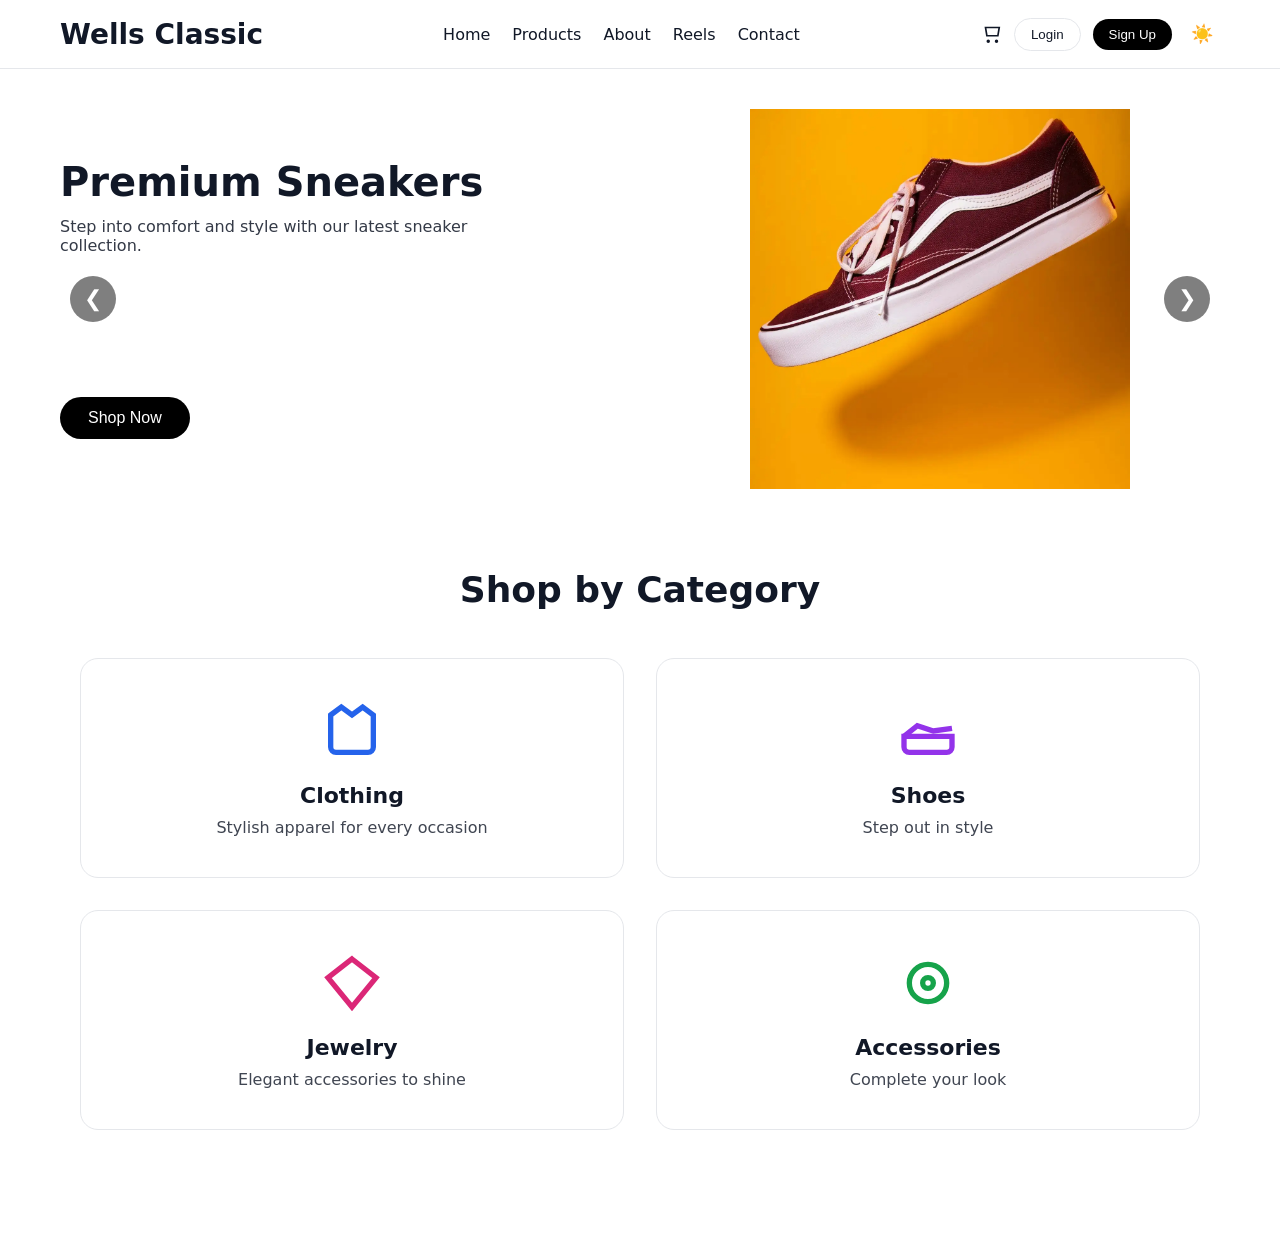
==== index.html @ e33da3a3 "first commit" ====
<!DOCTYPE html>
<html lang="en">
<head>
  <meta charset="UTF-8" />
  <meta name="viewport" content="width=device-width, initial-scale=1.0" />
  <title>Wells Classic</title>

  <link rel="stylesheet" href="styles.css" />
</head>
<body>

<header class="header">
  <nav class="navbar">
    <div class="logo">Wells Classic</div>

    <ul class="nav-links">
      <li><a href="#">Home</a></li>
      <li><a href="products.html">Products</a></li>
      <li><a href="#">About</a></li>
      <li><a href="#">Reels</a></li>
      <li><a href="#">Contact</a></li>
    </ul>

    <div class="actions">
      <!-- Cart -->
      <button class="icon-btn" aria-label="Cart">
        <svg viewBox="0 0 24 24">
          <path d="M6 6h15l-1.5 9h-12z"></path>
          <circle cx="9" cy="21" r="1"></circle>
          <circle cx="18" cy="21" r="1"></circle>
        </svg>
      </button>

      <button class="btn">Login</button>
      <button class="btn primary">Sign Up</button>

      <!-- Animated Dark Mode Toggle -->
      <button class="theme-toggle" id="themeToggle" aria-label="Toggle theme">
        <span class="sun">☀️</span>
        <span class="moon">🌙</span>
      </button>
    </div>

    <button class="hamburger" id="hamburger">☰</button>
  </nav>

  <!-- MOBILE MENU -->
  <div class="mobile-menu" id="mobileMenu">
    <a href="#">Home</a>
    <a href="products.html">Products</a>
    <a href="#">About</a>
    <a href="#">Reels</a>
    <a href="#">Contact</a>

    <button class="btn">Login</button>
    <button class="btn primary">Sign Up</button>
    <button class="btn secondary" id="themeToggleMobile">
      Toggle Dark Mode
    </button>
  </div>
</header>

<main class="carousel-container">
  <div class="carousel">

    <!-- Slide 1 -->
    <div class="slide active">
      <div class="slide-text">
        <h1>Premium Sneakers</h1>
        <p>Step into comfort and style with our latest sneaker collection.
        </p>
        <button class="shop-btn">Shop Now</button>
      </div>
      <img src="images/hero-image-shoe.webp" alt="Shoes">
    </div>

    <!-- Slide 2 -->
    <div class="slide">
      <div class="slide-text">
        <h1>Luxury Watches</h1>
        <p>Timeless designs crafted for elegance and precision.</p>
        <button class="shop-btn">Shop Now</button>
      </div>
      <img src="images/hero-image-watch.jpg" alt="Watches">
    </div>

    <!-- Slide 3 -->
    <div class="slide">
      <div class="slide-text">
        <h1>Designer Bags</h1>
        <p>Carry confidence with premium quality bags.</p>
        <button class="shop-btn">Shop Now</button>
      </div>
      <img src="images/images.webp" alt="Bags">
    </div>

    <!-- Slide 4 -->
    <!-- <div class="slide">
      <div class="slide-text">
        <h1>Smart Headphones</h1>
        <p>Experience immersive sound like never before.</p>
        <button class="shop-btn">Shop Now</button>
      </div>
      <img src="https://images.unsplash.com/photo-1518441902117-f2bcd6b8a44b" alt="Headphones">
    </div> -->

    <!-- Slide 5 -->
    <!-- <div class="slide">
      <div class="slide-text">
        <h1>Trendy Apparel</h1>
        <p>Modern fashion that fits every lifestyle.</p>
        <button class="shop-btn">Shop Now</button>
      </div>
      <img src="https://images.unsplash.com/photo-1521334884684-d80222895322" alt="Clothing">
    </div> -->

    <!-- Slide 6 -->
    <!-- <div class="slide">
      <div class="slide-text">
        <h1>Sports Gear</h1>
        <p>Gear up for performance and durability.</p>
        <button class="shop-btn">Shop Now</button>
      </div>
      <img src="https://images.unsplash.com/photo-1517836357463-d25dfeac3438" alt="Sports">
    </div> -->

    <!-- Controls -->
    <button class="nav prev">&#10094;</button>
    <button class="nav next">&#10095;</button>

  </div>

  <section class="categories">
  <h2 class="categories-title">Shop by Category</h2>

  <div class="categories-grid">
    <!-- Clothing -->
    <a href="products.html?category=clothing" class="category-card">
      <div class="icon clothing">
        <svg viewBox="0 0 24 24">
          <path d="M4 6l4-3 4 3 4-3 4 3v12a2 2 0 0 1-2 2H6a2 2 0 0 1-2-2z"
                fill="none" stroke-width="2"/>
        </svg>
      </div>
      <h3>Clothing</h3>
      <p>Stylish apparel for every occasion</p>
    </a>

    <!-- Shoes -->
    <a href="products.html?category=shoes" class="category-card">
      <div class="icon shoes">
        <svg viewBox="0 0 24 24">
          <path d="M3 14h18v4a2 2 0 0 1-2 2H5a2 2 0 0 1-2-2z"
                fill="none" stroke-width="2"/>
          <path d="M3 14l5-4 6 2 7-1"
                fill="none" stroke-width="2"/>
        </svg>
      </div>
      <h3>Shoes</h3>
      <p>Step out in style</p>
    </a>

    <!-- Jewelry -->
    <a href="products.html?category=jewelry" class="category-card">
      <div class="icon jewelry">
        <svg viewBox="0 0 24 24">
          <path d="M12 3l9 7-9 11L3 10z"
                fill="none" stroke-width="2"/>
        </svg>
      </div>
      <h3>Jewelry</h3>
      <p>Elegant accessories to shine</p>
    </a>

    <!-- Accessories -->
    <a href="products.html?category=accessories" class="category-card">
      <div class="icon accessories">
        <svg viewBox="0 0 24 24">
          <circle cx="12" cy="12" r="7"
                  fill="none" stroke-width="2"/>
          <circle cx="12" cy="12" r="2"
                  fill="none" stroke-width="2"/>
        </svg>
      </div>
      <h3>Accessories</h3>
      <p>Complete your look</p>
    </a>
  </div>
</section>

</main>


<script src="script.js"></script>

</body>
</html>
---- styles.css ----
/* ========= THEME VARIABLES ========= */
:root {
  --bg: #ffffff;
  --text: #111827;
  --border: #e5e7eb;
  --icon: #111827;

  --btn-bg: #000000;
  --btn-text: #ffffff;
  --btn-border: #e5e7eb;
}

body.dark {
  --bg: #0f172a;
  --text: #f8fafc;
  --border: #1e293b;
  --icon: #f8fafc;

  --btn-bg: #ffffff;
  --btn-text: #000000;
  --btn-border: #334155;
}

/* ========= RESET ========= */
* {
  margin: 0;
  padding: 0;
  box-sizing: border-box;
}

body {
  font-family: system-ui, sans-serif;
  background: var(--bg);
  color: var(--text);
  transition: background 0.3s ease, color 0.3s ease;
}

/* ========= NAVBAR ========= */
.header {
  border-bottom: 1px solid var(--border);
  background: var(--bg);
  position: sticky;
  top: 0;
  z-index: 1000;
}

.navbar {
  max-width: 1200px;
  margin: auto;
  padding: 16px 20px;
  display: flex;
  align-items: center;
  justify-content: space-between;
}

.logo {
  font-size: 28px;
  font-weight: 800;
}

.nav-links {
  display: flex;
  gap: 22px;
  list-style: none;
}

.nav-links a {
  text-decoration: none;
  color: var(--text);
  font-weight: 500;
}

/* ========= ACTIONS ========= */
.actions {
  display: flex;
  align-items: center;
  gap: 12px;
}

.btn {
  padding: 8px 16px;
  border-radius: 999px;
  border: 1px solid var(--btn-border);
  background: transparent;
  color: var(--text);
  cursor: pointer;
  font-weight: 500;
}

.btn.primary {
  background: var(--btn-bg);
  color: var(--btn-text);
  border: none;
}

.btn.secondary {
  background: transparent;
}

/* ICON BUTTONS */
.icon-btn {
  background: none;
  border: none;
  cursor: pointer;
}

.icon-btn svg {
  width: 22px;
  height: 22px;
  fill: none;
  stroke: var(--icon);
  stroke-width: 1.8;
}

/* ========= ANIMATED THEME TOGGLE ========= */
.theme-toggle {
  position: relative;
  width: 36px;
  height: 36px;
  border: none;
  background: none;
  cursor: pointer;
}

.theme-toggle span {
  position: absolute;
  inset: 0;
  display: flex;
  align-items: center;
  justify-content: center;
  font-size: 18px;
  transition: transform 0.5s ease, opacity 0.3s ease;
}

.sun {
  opacity: 1;
  transform: rotate(0deg) scale(1);
}

.moon {
  opacity: 0;
  transform: rotate(-90deg) scale(0);
}

body.dark .sun {
  opacity: 0;
  transform: rotate(90deg) scale(0);
}

body.dark .moon {
  opacity: 1;
  transform: rotate(0deg) scale(1);
}

/* ========= MOBILE ========= */
.hamburger {
  display: none;
  font-size: 26px;
  background: none;
  border: none;
  cursor: pointer;
  color: var(--icon);
}

.mobile-menu {
  display: none;
  flex-direction: column;
  gap: 16px;
  padding: 20px;
  border-top: 1px solid var(--border);
  background: var(--bg);
}

.mobile-menu a {
  text-decoration: none;
  color: var(--text);
  font-weight: 500;
}

.mobile-menu.active {
  display: flex;
}

@media (max-width: 768px) {
  .nav-links,
  .actions {
    display: none;
  }

  .hamburger {
    display: block;
  }
}




/* ========= CAROUSEL ========= */
.carousel-container {
  max-width: 1200px;
  margin: auto;
  padding: 40px 20px;
}

.carousel {
  position: relative;
  overflow: hidden;
}

.slide {
  display: none;
  align-items: center;
  gap: 40px;
}

.slide.active {
  display: flex;
}

.slide-text {
  flex: 1;
  display: flex;
  flex-direction: column;
  justify-content: space-between;
  min-height: 280px;
}

.slide-text h1 {
  font-size: 40px;
  margin-bottom: 12px;
}

.slide-text p {
  color: var(--text);
  opacity: 0.85;
  max-width: 420px;
}

.shop-btn {
  margin-top: auto;
  padding: 12px 28px;
  border-radius: 999px;
  background: var(--btn-bg);
  color: var(--btn-text);
  border: none;
  cursor: pointer;
  font-size: 16px;
  width: fit-content;
}

.slide img {
  flex: 1;
  max-width: 100%;
  border-radius: 16px;
  object-fit: contain;
  height: 380px;
}

/* NAV BUTTONS */
.nav {
  position: absolute;
  top: 50%;
  transform: translateY(-50%);
  background: rgba(0,0,0,0.5);
  color: #fff;
  border: none;
  font-size: 22px;
  padding: 10px 14px;
  cursor: pointer;
  border-radius: 50%;
}

.nav.prev { left: 10px; }
.nav.next { right: 10px; }

/* ========= RESPONSIVE ========= */
@media (max-width: 900px) {
  .slide {
    flex-direction: column-reverse;
    text-align: center;
  }

  .slide-text {
    align-items: center;
  }

  .slide-text p {
    max-width: 100%;
  }

  .slide img {
    height: 260px;
  }
}

@media (max-width: 480px) {
  .slide-text h1 {
    font-size: 28px;
  }

  .shop-btn {
    width: 100%;
    text-align: center;
  }
}




/* ========= SHOP BY CATEGORY ========= */
.categories {
  max-width: 1200px;
  margin: 80px auto;
  padding: 0 20px;
}

.categories-title {
  text-align: center;
  font-size: 36px;
  font-weight: 800;
  margin-bottom: 48px;
}

.categories-grid {
  display: grid;
  grid-template-columns: repeat(2, 1fr);
  gap: 32px;
}

/* CARD */
.category-card {
  background: var(--bg);
  border: 1px solid var(--border);
  border-radius: 18px;
  padding: 40px 32px;
  text-align: center;
  transition: transform 0.25s ease, box-shadow 0.25s ease;
  text-decoration: none;
  color: inherit;
}

.category-card:hover {
  transform: translateY(-6px);
  box-shadow: 0 10px 30px rgba(0,0,0,0.08);
}

.category-card h3 {
  font-size: 22px;
  margin-bottom: 10px;
}

.category-card p {
  color: var(--text);
  opacity: 0.8;
  font-size: 16px;
}

/* ICONS */
.icon {
  width: 64px;
  height: 64px;
  margin: 0 auto 20px;
}

.icon svg {
  width: 100%;
  height: 100%;
  stroke: currentColor;
}

/* Category Colors */
.icon.clothing { color: #2563eb; }
.icon.shoes { color: #9333ea; }
.icon.jewelry { color: #db2777; }
.icon.accessories { color: #16a34a; }

/* ========= RESPONSIVE ========= */
@media (max-width: 768px) {
  .categories-grid {
    grid-template-columns: 1fr;
  }

  .categories-title {
    font-size: 28px;
  }
}
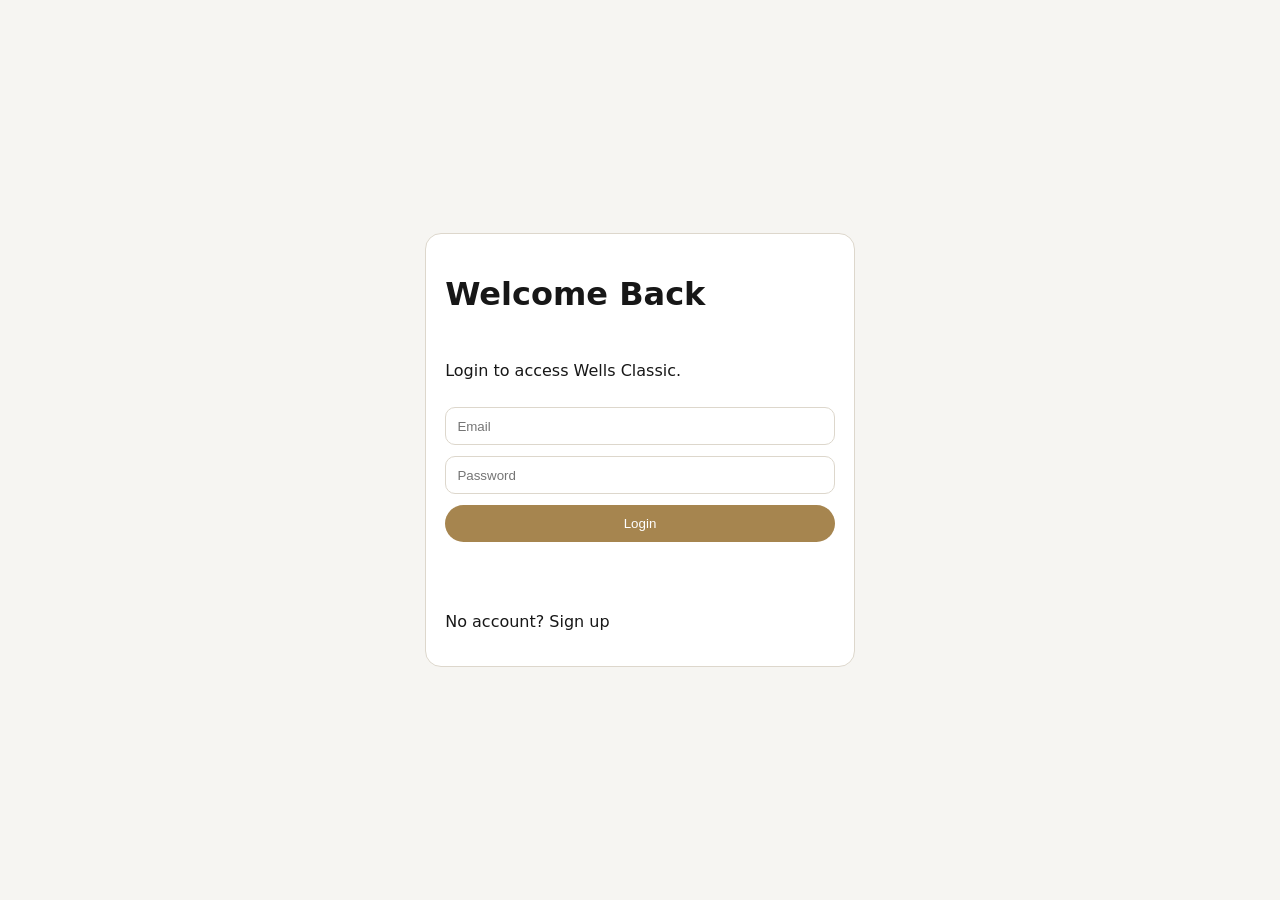
==== commit 5519ff1f: "Build complete multi-page Wells Classic luxury storefront" ====
--- a/index.html
+++ b/index.html
@@ -1,197 +1,111 @@
 <!DOCTYPE html>
 <html lang="en">
-<head>
-  <meta charset="UTF-8" />
-  <meta name="viewport" content="width=device-width, initial-scale=1.0" />
-  <title>Wells Classic</title>
+  <head>
+    <meta charset="UTF-8" />
+    <meta name="viewport" content="width=device-width, initial-scale=1.0" />
+    <title>Wells Classic | Luxury Fashion</title>
+    <link rel="stylesheet" href="styles.css" />
+  </head>
+  <body data-page="home" data-auth-required="true">
+    <header class="header">
+      <nav class="navbar container">
+        <a class="brand" href="index.html">Wells Classic</a>
+        <button class="hamburger" id="hamburger" aria-label="Toggle menu">☰</button>
+        <div class="menu" id="menu">
+          <a href="shop.html">Shop</a>
+          <a href="reels.html">Reels</a>
+          <a href="about.html">About</a>
+          <a href="contact.html">Contact</a>
+          <a href="cart.html">Cart <span id="cartCount" class="pill">0</span></a>
+          <a href="dashboard.html">Dashboard</a>
+          <button class="theme-switch" id="themeToggle" aria-label="Toggle dark mode">
+            <span class="thumb"></span>
+          </button>
+          <button class="btn ghost" id="logoutBtn">Logout</button>
+        </div>
+      </nav>
+    </header>
 
-  <link rel="stylesheet" href="styles.css" />
-</head>
-<body>
+    <main>
+      <section class="hero container">
+        <div class="hero-copy">
+          <p class="eyebrow">Luxury Redefined</p>
+          <h1>Wear timeless elegance with every step.</h1>
+          <p>
+            Discover premium clothing, shoes, bags, jewelry, and curated accessories crafted for men and women who value style and distinction.
+          </p>
+          <a href="shop.html" class="btn primary">Order Now</a>
+        </div>
 
-<header class="header">
-  <nav class="navbar">
-    <div class="logo">Wells Classic</div>
+        <div class="hero-carousel" aria-label="Product carousel">
+          <button class="carousel-nav prev" id="prevSlide" aria-label="Previous slide">‹</button>
+          <div class="slides" id="slides">
+            <article class="slide active">
+              <img src="images/images.jpg" alt="Luxury clothing collection" />
+              <h3>Clothing</h3>
+            </article>
+            <article class="slide">
+              <img src="images/hero-image-shoe.webp" alt="Premium shoes" />
+              <h3>Shoes</h3>
+            </article>
+            <article class="slide">
+              <img src="images/images.webp" alt="Designer bags" />
+              <h3>Bags</h3>
+            </article>
+            <article class="slide">
+              <img src="images/watch.webp" alt="Luxury jewelry and watches" />
+              <h3>Jewelry</h3>
+            </article>
+            <article class="slide">
+              <img src="images/hero-image-watch.jpg" alt="Premium accessories" />
+              <h3>Other Essentials</h3>
+            </article>
+          </div>
+          <button class="carousel-nav next" id="nextSlide" aria-label="Next slide">›</button>
+        </div>
+      </section>
 
-    <ul class="nav-links">
-      <li><a href="#">Home</a></li>
-      <li><a href="products.html">Products</a></li>
-      <li><a href="#">About</a></li>
-      <li><a href="#">Reels</a></li>
-      <li><a href="#">Contact</a></li>
-    </ul>
+      <section class="container section">
+        <div class="section-head">
+          <h2>Shop</h2>
+          <a href="shop.html" class="btn">View Full Shop</a>
+        </div>
+        <div class="card-grid">
+          <a class="category-card" href="shop.html?category=clothing"><h3>Clothing</h3><p>Tailored pieces and signature looks.</p></a>
+          <a class="category-card" href="shop.html?category=shoes"><h3>Shoes</h3><p>From statement heels to refined loafers.</p></a>
+          <a class="category-card" href="shop.html?category=bags"><h3>Bags</h3><p>Iconic silhouettes with rich detailing.</p></a>
+          <a class="category-card" href="shop.html?category=jewelry"><h3>Jewelry</h3><p>Classic sparkle with modern confidence.</p></a>
+        </div>
+      </section>
+    </main>
 
-    <div class="actions">
-      <!-- Cart -->
-      <button class="icon-btn" aria-label="Cart">
-        <svg viewBox="0 0 24 24">
-          <path d="M6 6h15l-1.5 9h-12z"></path>
-          <circle cx="9" cy="21" r="1"></circle>
-          <circle cx="18" cy="21" r="1"></circle>
-        </svg>
-      </button>
+    <footer class="footer">
+      <div class="container footer-grid">
+        <div>
+          <h3>Wells Classic</h3>
+          <p>Luxury fashion for modern icons.</p>
+        </div>
+        <div>
+          <h4>Navigation</h4>
+          <a href="shop.html">Shop</a>
+          <a href="about.html">About</a>
+          <a href="contact.html">Contact</a>
+        </div>
+        <div>
+          <h4>Contact</h4>
+          <p>Email: hello@wellsclassic.com</p>
+          <p>Phone: +1 (555) 010-4488</p>
+        </div>
+        <div>
+          <h4>Social</h4>
+          <a href="#">Instagram</a>
+          <a href="#">TikTok</a>
+          <a href="#">Pinterest</a>
+        </div>
+      </div>
+      <p class="copyright">© <span id="year"></span> Wells Classic. All rights reserved.</p>
+    </footer>
 
-      <button class="btn">Login</button>
-      <button class="btn primary">Sign Up</button>
-
-      <!-- Animated Dark Mode Toggle -->
-      <button class="theme-toggle" id="themeToggle" aria-label="Toggle theme">
-        <span class="sun">☀️</span>
-        <span class="moon">🌙</span>
-      </button>
-    </div>
-
-    <button class="hamburger" id="hamburger">☰</button>
-  </nav>
-
-  <!-- MOBILE MENU -->
-  <div class="mobile-menu" id="mobileMenu">
-    <a href="#">Home</a>
-    <a href="products.html">Products</a>
-    <a href="#">About</a>
-    <a href="#">Reels</a>
-    <a href="#">Contact</a>
-
-    <button class="btn">Login</button>
-    <button class="btn primary">Sign Up</button>
-    <button class="btn secondary" id="themeToggleMobile">
-      Toggle Dark Mode
-    </button>
-  </div>
-</header>
-
-<main class="carousel-container">
-  <div class="carousel">
-
-    <!-- Slide 1 -->
-    <div class="slide active">
-      <div class="slide-text">
-        <h1>Premium Sneakers</h1>
-        <p>Step into comfort and style with our latest sneaker collection.
-        </p>
-        <button class="shop-btn">Shop Now</button>
-      </div>
-      <img src="images/hero-image-shoe.webp" alt="Shoes">
-    </div>
-
-    <!-- Slide 2 -->
-    <div class="slide">
-      <div class="slide-text">
-        <h1>Luxury Watches</h1>
-        <p>Timeless designs crafted for elegance and precision.</p>
-        <button class="shop-btn">Shop Now</button>
-      </div>
-      <img src="images/hero-image-watch.jpg" alt="Watches">
-    </div>
-
-    <!-- Slide 3 -->
-    <div class="slide">
-      <div class="slide-text">
-        <h1>Designer Bags</h1>
-        <p>Carry confidence with premium quality bags.</p>
-        <button class="shop-btn">Shop Now</button>
-      </div>
-      <img src="images/images.webp" alt="Bags">
-    </div>
-
-    <!-- Slide 4 -->
-    <!-- <div class="slide">
-      <div class="slide-text">
-        <h1>Smart Headphones</h1>
-        <p>Experience immersive sound like never before.</p>
-        <button class="shop-btn">Shop Now</button>
-      </div>
-      <img src="https://images.unsplash.com/photo-1518441902117-f2bcd6b8a44b" alt="Headphones">
-    </div> -->
-
-    <!-- Slide 5 -->
-    <!-- <div class="slide">
-      <div class="slide-text">
-        <h1>Trendy Apparel</h1>
-        <p>Modern fashion that fits every lifestyle.</p>
-        <button class="shop-btn">Shop Now</button>
-      </div>
-      <img src="https://images.unsplash.com/photo-1521334884684-d80222895322" alt="Clothing">
-    </div> -->
-
-    <!-- Slide 6 -->
-    <!-- <div class="slide">
-      <div class="slide-text">
-        <h1>Sports Gear</h1>
-        <p>Gear up for performance and durability.</p>
-        <button class="shop-btn">Shop Now</button>
-      </div>
-      <img src="https://images.unsplash.com/photo-1517836357463-d25dfeac3438" alt="Sports">
-    </div> -->
-
-    <!-- Controls -->
-    <button class="nav prev">&#10094;</button>
-    <button class="nav next">&#10095;</button>
-
-  </div>
-
-  <section class="categories">
-  <h2 class="categories-title">Shop by Category</h2>
-
-  <div class="categories-grid">
-    <!-- Clothing -->
-    <a href="products.html?category=clothing" class="category-card">
-      <div class="icon clothing">
-        <svg viewBox="0 0 24 24">
-          <path d="M4 6l4-3 4 3 4-3 4 3v12a2 2 0 0 1-2 2H6a2 2 0 0 1-2-2z"
-                fill="none" stroke-width="2"/>
-        </svg>
-      </div>
-      <h3>Clothing</h3>
-      <p>Stylish apparel for every occasion</p>
-    </a>
-
-    <!-- Shoes -->
-    <a href="products.html?category=shoes" class="category-card">
-      <div class="icon shoes">
-        <svg viewBox="0 0 24 24">
-          <path d="M3 14h18v4a2 2 0 0 1-2 2H5a2 2 0 0 1-2-2z"
-                fill="none" stroke-width="2"/>
-          <path d="M3 14l5-4 6 2 7-1"
-                fill="none" stroke-width="2"/>
-        </svg>
-      </div>
-      <h3>Shoes</h3>
-      <p>Step out in style</p>
-    </a>
-
-    <!-- Jewelry -->
-    <a href="products.html?category=jewelry" class="category-card">
-      <div class="icon jewelry">
-        <svg viewBox="0 0 24 24">
-          <path d="M12 3l9 7-9 11L3 10z"
-                fill="none" stroke-width="2"/>
-        </svg>
-      </div>
-      <h3>Jewelry</h3>
-      <p>Elegant accessories to shine</p>
-    </a>
-
-    <!-- Accessories -->
-    <a href="products.html?category=accessories" class="category-card">
-      <div class="icon accessories">
-        <svg viewBox="0 0 24 24">
-          <circle cx="12" cy="12" r="7"
-                  fill="none" stroke-width="2"/>
-          <circle cx="12" cy="12" r="2"
-                  fill="none" stroke-width="2"/>
-        </svg>
-      </div>
-      <h3>Accessories</h3>
-      <p>Complete your look</p>
-    </a>
-  </div>
-</section>
-
-</main>
-
-
-<script src="script.js"></script>
-
-</body>
+    <script src="script.js"></script>
+  </body>
 </html>
--- a/styles.css
+++ b/styles.css
@@ -1,387 +1,107 @@
-/* ========= THEME VARIABLES ========= */
 :root {
-  --bg: #ffffff;
-  --text: #111827;
-  --border: #e5e7eb;
-  --icon: #111827;
-
-  --btn-bg: #000000;
-  --btn-text: #ffffff;
-  --btn-border: #e5e7eb;
+  --bg: #f6f5f2;
+  --surface: #ffffff;
+  --text: #171717;
+  --muted: #5e5e5e;
+  --line: #ddd7cc;
+  --gold: #a6854f;
+  --gold-dark: #7d6337;
 }
-
 body.dark {
-  --bg: #0f172a;
-  --text: #f8fafc;
-  --border: #1e293b;
-  --icon: #f8fafc;
-
-  --btn-bg: #ffffff;
-  --btn-text: #000000;
-  --btn-border: #334155;
+  --bg: #0f1115;
+  --surface: #161a21;
+  --text: #f5f5f5;
+  --muted: #c3c3c3;
+  --line: #2b3342;
 }
-
-/* ========= RESET ========= */
-* {
+* { box-sizing: border-box; }
+body {
   margin: 0;
-  padding: 0;
-  box-sizing: border-box;
-}
-
-body {
-  font-family: system-ui, sans-serif;
+  font-family: Inter, system-ui, sans-serif;
   background: var(--bg);
   color: var(--text);
-  transition: background 0.3s ease, color 0.3s ease;
 }
+a { color: inherit; text-decoration: none; }
+.container { width: min(1120px, 92%); margin: 0 auto; }
+.section { padding: 2.8rem 0; }
+.lead { color: var(--muted); }
 
-/* ========= NAVBAR ========= */
-.header {
-  border-bottom: 1px solid var(--border);
-  background: var(--bg);
-  position: sticky;
-  top: 0;
-  z-index: 1000;
+.header { position: sticky; top: 0; z-index: 20; background: color-mix(in oklab, var(--bg), transparent 8%); backdrop-filter: blur(8px); border-bottom: 1px solid var(--line); }
+.navbar { display: flex; align-items: center; justify-content: space-between; gap: 1rem; min-height: 68px; }
+.brand { font-weight: 800; letter-spacing: 0.04em; font-size: 1.2rem; }
+.menu { display: flex; align-items: center; gap: 1rem; }
+.pill { font-size: 0.75rem; background: var(--gold); color: white; padding: 0.1rem 0.45rem; border-radius: 999px; }
+.hamburger { display: none; font-size: 1.5rem; border: 0; background: transparent; color: var(--text); }
+
+.btn { border: 1px solid var(--line); background: var(--surface); color: var(--text); border-radius: 999px; padding: 0.6rem 1rem; cursor: pointer; }
+.btn.primary { background: var(--gold); color: #fff; border-color: transparent; }
+.btn.primary:hover { background: var(--gold-dark); }
+.btn.ghost { background: transparent; }
+
+.theme-switch { width: 56px; height: 30px; border-radius: 999px; border: 1px solid var(--line); background: var(--surface); padding: 3px; position: relative; cursor: pointer; }
+.theme-switch .thumb { display: block; width: 22px; height: 22px; border-radius: 50%; background: linear-gradient(145deg, #ffd06e, #f7a400); transition: transform .3s ease; }
+body.dark .theme-switch .thumb { transform: translateX(25px); background: linear-gradient(145deg, #9cb4ff, #6880ff); }
+
+.hero { display: grid; grid-template-columns: 1.1fr 1fr; align-items: center; gap: 2rem; padding: 3rem 0; }
+.eyebrow { text-transform: uppercase; letter-spacing: 0.18em; color: var(--gold); font-weight: 700; font-size: 0.8rem; }
+.hero h1 { font-size: clamp(1.8rem, 3.6vw, 3.2rem); margin: 0.5rem 0; }
+.hero p { color: var(--muted); }
+.hero-carousel { position: relative; overflow: hidden; border-radius: 20px; border: 1px solid var(--line); background: var(--surface); padding: 1rem; }
+.slides { min-height: 360px; }
+.slide { display: none; animation: fade .5s ease; }
+.slide.active { display: block; }
+.slide img { width: 100%; height: 300px; object-fit: cover; border-radius: 12px; }
+.slide h3 { margin: 0.7rem 0 0; }
+@keyframes fade { from { opacity: .3; transform: translateY(8px);} to {opacity: 1; transform: translateY(0);} }
+.carousel-nav { position: absolute; top: 48%; transform: translateY(-50%); border: none; width: 34px; height: 34px; border-radius: 50%; background: #00000088; color: #fff; cursor: pointer; }
+.prev { left: 10px; }
+.next { right: 10px; }
+
+.section-head { display: flex; justify-content: space-between; align-items: center; }
+.card-grid { display: grid; grid-template-columns: repeat(4, 1fr); gap: 1rem; margin-top: 1rem; }
+.category-card, .info-card { background: var(--surface); border: 1px solid var(--line); border-radius: 16px; padding: 1rem; transition: .25s ease; }
+.category-card:hover, .info-card:hover { transform: translateY(-4px); box-shadow: 0 8px 24px #00000011; }
+
+.chips { display: flex; gap: .6rem; flex-wrap: wrap; margin: 1rem 0 1.2rem; }
+.chip { border: 1px solid var(--line); background: var(--surface); border-radius: 999px; padding: .5rem .9rem; cursor: pointer; }
+.chip.active { background: var(--gold); color: #fff; border-color: transparent; }
+.products-grid { display: grid; grid-template-columns: repeat(3, 1fr); gap: 1rem; }
+.product-card { background: var(--surface); border: 1px solid var(--line); border-radius: 16px; overflow: hidden; }
+.product-card img { width: 100%; height: 210px; object-fit: cover; }
+.product-body { padding: .9rem; }
+.meta { display: flex; justify-content: space-between; align-items: center; color: var(--muted); font-size: .85rem; }
+.product-actions { display: flex; gap: .5rem; margin-top: .8rem; }
+.product-actions input { width: 66px; border: 1px solid var(--line); background: transparent; color: var(--text); border-radius: 8px; padding: .4rem; }
+
+.reels { display: grid; grid-template-columns: repeat(auto-fill, minmax(240px, 1fr)); gap: 1rem; }
+.reel-card { background: var(--surface); border: 1px solid var(--line); border-radius: 14px; padding: .6rem; }
+.reel-card video { width: 100%; border-radius: 10px; height: 300px; object-fit: cover; }
+
+.stack { display: grid; gap: .8rem; margin-bottom: 1rem; }
+.cart-item { display: grid; grid-template-columns: 100px 1fr auto; gap: .8rem; background: var(--surface); border: 1px solid var(--line); border-radius: 12px; padding: .7rem; align-items: center; }
+.cart-item img { width: 100%; height: 80px; object-fit: cover; border-radius: 8px; }
+.cart-summary { display: flex; justify-content: space-between; align-items: center; margin: 1rem 0 1.5rem; }
+.order-track { background: var(--surface); border: 1px solid var(--line); border-radius: 12px; padding: 1rem; display: grid; gap: .6rem; }
+input, textarea { width: 100%; border: 1px solid var(--line); background: transparent; color: var(--text); border-radius: 10px; padding: .65rem .7rem; }
+
+.footer { border-top: 1px solid var(--line); margin-top: 2rem; }
+.footer-grid { display: grid; grid-template-columns: 2fr 1fr 1fr 1fr; gap: 1rem; padding: 2rem 0; }
+.footer-grid a, .footer-grid p { display: block; margin: .35rem 0; color: var(--muted); }
+.copyright { text-align: center; color: var(--muted); padding: 0 0 1.5rem; }
+
+.auth-wrap { min-height: 100vh; display: grid; place-items: center; padding: 1rem; }
+.auth-card { width: min(430px, 95%); background: var(--surface); border: 1px solid var(--line); border-radius: 16px; padding: 1.2rem; display: grid; gap: .7rem; }
+
+@media (max-width: 920px) {
+  .hero { grid-template-columns: 1fr; }
+  .card-grid { grid-template-columns: repeat(2, 1fr); }
+  .products-grid { grid-template-columns: repeat(2, 1fr); }
+  .footer-grid { grid-template-columns: repeat(2, 1fr); }
 }
-
-.navbar {
-  max-width: 1200px;
-  margin: auto;
-  padding: 16px 20px;
-  display: flex;
-  align-items: center;
-  justify-content: space-between;
+@media (max-width: 700px) {
+  .hamburger { display: block; }
+  .menu { display: none; position: absolute; top: 68px; left: 0; right: 0; background: var(--surface); border-top: 1px solid var(--line); flex-direction: column; align-items: flex-start; padding: 1rem 4%; }
+  .menu.open { display: flex; }
+  .products-grid, .card-grid { grid-template-columns: 1fr; }
+  .cart-item { grid-template-columns: 1fr; }
 }
-
-.logo {
-  font-size: 28px;
-  font-weight: 800;
-}
-
-.nav-links {
-  display: flex;
-  gap: 22px;
-  list-style: none;
-}
-
-.nav-links a {
-  text-decoration: none;
-  color: var(--text);
-  font-weight: 500;
-}
-
-/* ========= ACTIONS ========= */
-.actions {
-  display: flex;
-  align-items: center;
-  gap: 12px;
-}
-
-.btn {
-  padding: 8px 16px;
-  border-radius: 999px;
-  border: 1px solid var(--btn-border);
-  background: transparent;
-  color: var(--text);
-  cursor: pointer;
-  font-weight: 500;
-}
-
-.btn.primary {
-  background: var(--btn-bg);
-  color: var(--btn-text);
-  border: none;
-}
-
-.btn.secondary {
-  background: transparent;
-}
-
-/* ICON BUTTONS */
-.icon-btn {
-  background: none;
-  border: none;
-  cursor: pointer;
-}
-
-.icon-btn svg {
-  width: 22px;
-  height: 22px;
-  fill: none;
-  stroke: var(--icon);
-  stroke-width: 1.8;
-}
-
-/* ========= ANIMATED THEME TOGGLE ========= */
-.theme-toggle {
-  position: relative;
-  width: 36px;
-  height: 36px;
-  border: none;
-  background: none;
-  cursor: pointer;
-}
-
-.theme-toggle span {
-  position: absolute;
-  inset: 0;
-  display: flex;
-  align-items: center;
-  justify-content: center;
-  font-size: 18px;
-  transition: transform 0.5s ease, opacity 0.3s ease;
-}
-
-.sun {
-  opacity: 1;
-  transform: rotate(0deg) scale(1);
-}
-
-.moon {
-  opacity: 0;
-  transform: rotate(-90deg) scale(0);
-}
-
-body.dark .sun {
-  opacity: 0;
-  transform: rotate(90deg) scale(0);
-}
-
-body.dark .moon {
-  opacity: 1;
-  transform: rotate(0deg) scale(1);
-}
-
-/* ========= MOBILE ========= */
-.hamburger {
-  display: none;
-  font-size: 26px;
-  background: none;
-  border: none;
-  cursor: pointer;
-  color: var(--icon);
-}
-
-.mobile-menu {
-  display: none;
-  flex-direction: column;
-  gap: 16px;
-  padding: 20px;
-  border-top: 1px solid var(--border);
-  background: var(--bg);
-}
-
-.mobile-menu a {
-  text-decoration: none;
-  color: var(--text);
-  font-weight: 500;
-}
-
-.mobile-menu.active {
-  display: flex;
-}
-
-@media (max-width: 768px) {
-  .nav-links,
-  .actions {
-    display: none;
-  }
-
-  .hamburger {
-    display: block;
-  }
-}
-
-
-
-
-/* ========= CAROUSEL ========= */
-.carousel-container {
-  max-width: 1200px;
-  margin: auto;
-  padding: 40px 20px;
-}
-
-.carousel {
-  position: relative;
-  overflow: hidden;
-}
-
-.slide {
-  display: none;
-  align-items: center;
-  gap: 40px;
-}
-
-.slide.active {
-  display: flex;
-}
-
-.slide-text {
-  flex: 1;
-  display: flex;
-  flex-direction: column;
-  justify-content: space-between;
-  min-height: 280px;
-}
-
-.slide-text h1 {
-  font-size: 40px;
-  margin-bottom: 12px;
-}
-
-.slide-text p {
-  color: var(--text);
-  opacity: 0.85;
-  max-width: 420px;
-}
-
-.shop-btn {
-  margin-top: auto;
-  padding: 12px 28px;
-  border-radius: 999px;
-  background: var(--btn-bg);
-  color: var(--btn-text);
-  border: none;
-  cursor: pointer;
-  font-size: 16px;
-  width: fit-content;
-}
-
-.slide img {
-  flex: 1;
-  max-width: 100%;
-  border-radius: 16px;
-  object-fit: contain;
-  height: 380px;
-}
-
-/* NAV BUTTONS */
-.nav {
-  position: absolute;
-  top: 50%;
-  transform: translateY(-50%);
-  background: rgba(0,0,0,0.5);
-  color: #fff;
-  border: none;
-  font-size: 22px;
-  padding: 10px 14px;
-  cursor: pointer;
-  border-radius: 50%;
-}
-
-.nav.prev { left: 10px; }
-.nav.next { right: 10px; }
-
-/* ========= RESPONSIVE ========= */
-@media (max-width: 900px) {
-  .slide {
-    flex-direction: column-reverse;
-    text-align: center;
-  }
-
-  .slide-text {
-    align-items: center;
-  }
-
-  .slide-text p {
-    max-width: 100%;
-  }
-
-  .slide img {
-    height: 260px;
-  }
-}
-
-@media (max-width: 480px) {
-  .slide-text h1 {
-    font-size: 28px;
-  }
-
-  .shop-btn {
-    width: 100%;
-    text-align: center;
-  }
-}
-
-
-
-
-/* ========= SHOP BY CATEGORY ========= */
-.categories {
-  max-width: 1200px;
-  margin: 80px auto;
-  padding: 0 20px;
-}
-
-.categories-title {
-  text-align: center;
-  font-size: 36px;
-  font-weight: 800;
-  margin-bottom: 48px;
-}
-
-.categories-grid {
-  display: grid;
-  grid-template-columns: repeat(2, 1fr);
-  gap: 32px;
-}
-
-/* CARD */
-.category-card {
-  background: var(--bg);
-  border: 1px solid var(--border);
-  border-radius: 18px;
-  padding: 40px 32px;
-  text-align: center;
-  transition: transform 0.25s ease, box-shadow 0.25s ease;
-  text-decoration: none;
-  color: inherit;
-}
-
-.category-card:hover {
-  transform: translateY(-6px);
-  box-shadow: 0 10px 30px rgba(0,0,0,0.08);
-}
-
-.category-card h3 {
-  font-size: 22px;
-  margin-bottom: 10px;
-}
-
-.category-card p {
-  color: var(--text);
-  opacity: 0.8;
-  font-size: 16px;
-}
-
-/* ICONS */
-.icon {
-  width: 64px;
-  height: 64px;
-  margin: 0 auto 20px;
-}
-
-.icon svg {
-  width: 100%;
-  height: 100%;
-  stroke: currentColor;
-}
-
-/* Category Colors */
-.icon.clothing { color: #2563eb; }
-.icon.shoes { color: #9333ea; }
-.icon.jewelry { color: #db2777; }
-.icon.accessories { color: #16a34a; }
-
-/* ========= RESPONSIVE ========= */
-@media (max-width: 768px) {
-  .categories-grid {
-    grid-template-columns: 1fr;
-  }
-
-  .categories-title {
-    font-size: 28px;
-  }
-}
-
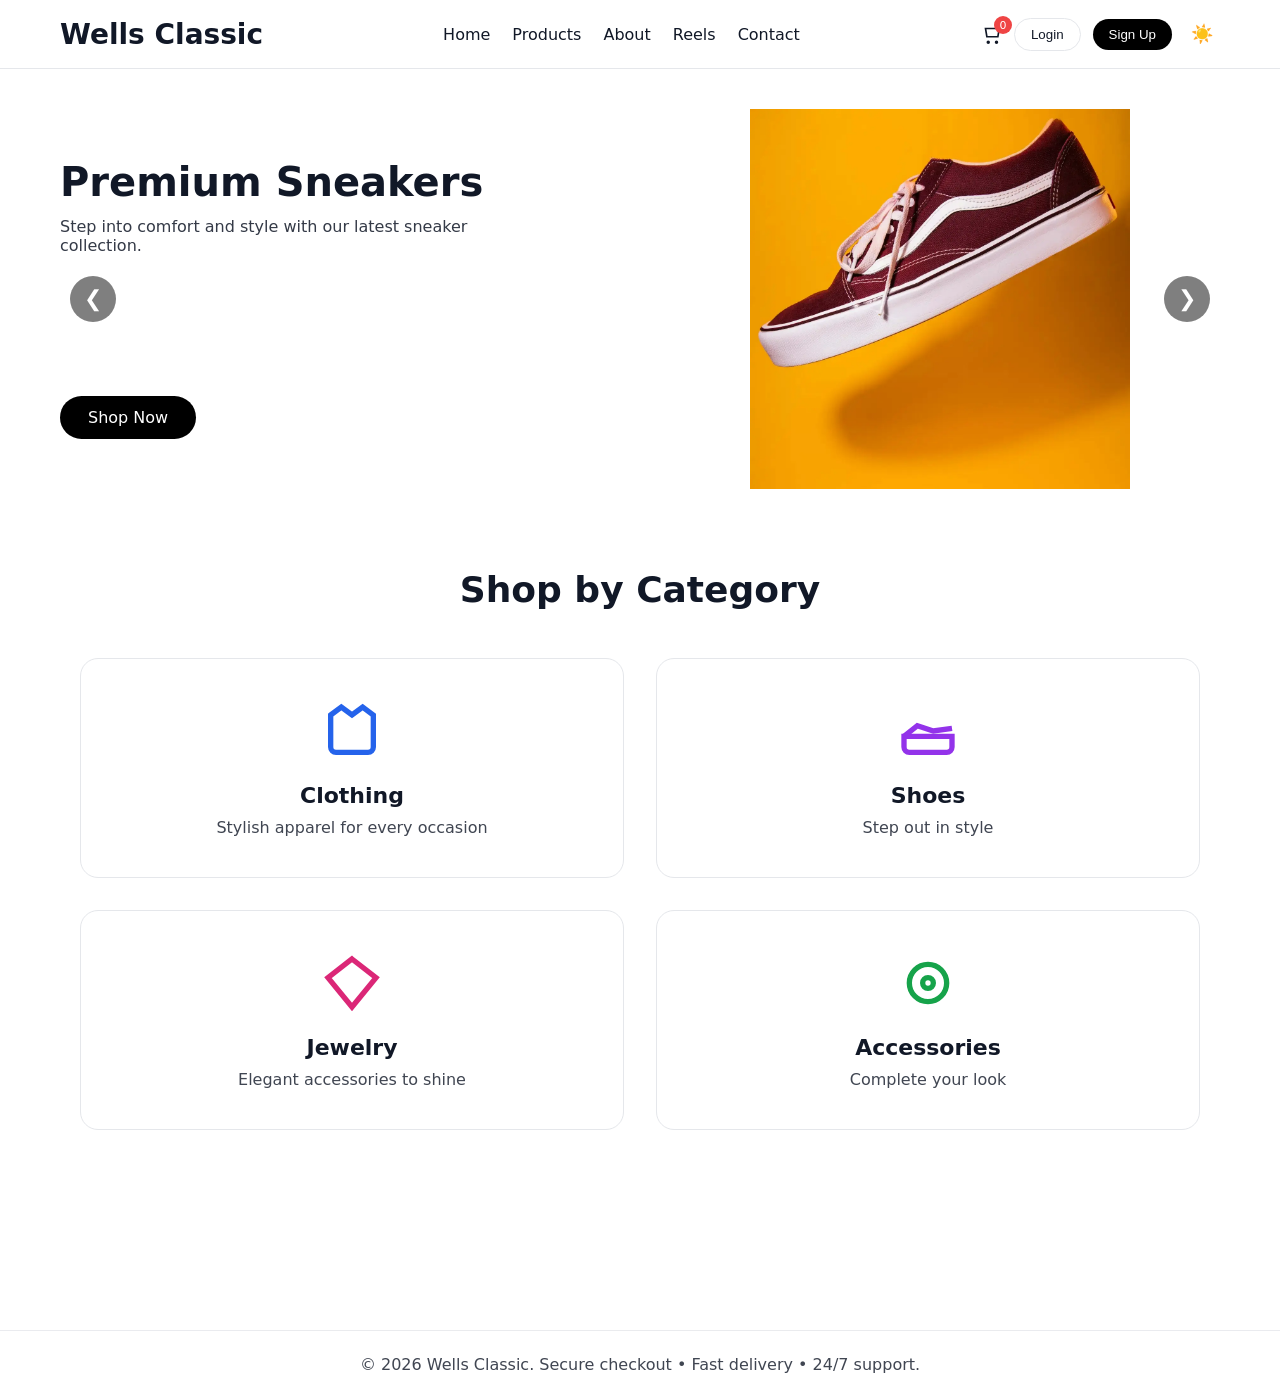
==== commit 33c586ad: "Refine checkout details, product CTA, and product page routing" ====
--- a/index.html
+++ b/index.html
@@ -1,111 +1,94 @@
 <!DOCTYPE html>
 <html lang="en">
-  <head>
-    <meta charset="UTF-8" />
-    <meta name="viewport" content="width=device-width, initial-scale=1.0" />
-    <title>Wells Classic | Luxury Fashion</title>
-    <link rel="stylesheet" href="styles.css" />
-  </head>
-  <body data-page="home" data-auth-required="true">
-    <header class="header">
-      <nav class="navbar container">
-        <a class="brand" href="index.html">Wells Classic</a>
-        <button class="hamburger" id="hamburger" aria-label="Toggle menu">☰</button>
-        <div class="menu" id="menu">
-          <a href="shop.html">Shop</a>
-          <a href="reels.html">Reels</a>
-          <a href="about.html">About</a>
-          <a href="contact.html">Contact</a>
-          <a href="cart.html">Cart <span id="cartCount" class="pill">0</span></a>
-          <a href="dashboard.html">Dashboard</a>
-          <button class="theme-switch" id="themeToggle" aria-label="Toggle dark mode">
-            <span class="thumb"></span>
-          </button>
-          <button class="btn ghost" id="logoutBtn">Logout</button>
-        </div>
-      </nav>
-    </header>
+<head>
+  <meta charset="UTF-8" />
+  <meta name="viewport" content="width=device-width, initial-scale=1.0" />
+  <title>Wells Classic</title>
+  <link rel="stylesheet" href="styles.css" />
+</head>
+<body>
+<header class="header">
+  <nav class="navbar">
+    <div class="logo">Wells Classic</div>
+    <ul class="nav-links">
+      <li><a href="index.html">Home</a></li>
+      <li><a href="products.html">Products</a></li>
+      <li><a href="about.html">About</a></li>
+      <li><a href="reels.html">Reels</a></li>
+      <li><a href="contact.html">Contact</a></li>
+    </ul>
 
-    <main>
-      <section class="hero container">
-        <div class="hero-copy">
-          <p class="eyebrow">Luxury Redefined</p>
-          <h1>Wear timeless elegance with every step.</h1>
-          <p>
-            Discover premium clothing, shoes, bags, jewelry, and curated accessories crafted for men and women who value style and distinction.
-          </p>
-          <a href="shop.html" class="btn primary">Order Now</a>
-        </div>
+    <div class="actions">
+      <a class="icon-btn cart-link" href="cart.html" aria-label="Open cart">
+        <svg viewBox="0 0 24 24"><path d="M6 6h15l-1.5 9h-12z"></path><circle cx="9" cy="21" r="1"></circle><circle cx="18" cy="21" r="1"></circle></svg>
+        <span class="cart-count" data-cart-count>0</span>
+      </a>
+      <button class="btn">Login</button>
+      <button class="btn primary">Sign Up</button>
+      <button class="theme-toggle" id="themeToggle" aria-label="Toggle theme"><span class="sun">☀️</span><span class="moon">🌙</span></button>
+    </div>
+    <button class="hamburger" id="hamburger">☰</button>
+  </nav>
 
-        <div class="hero-carousel" aria-label="Product carousel">
-          <button class="carousel-nav prev" id="prevSlide" aria-label="Previous slide">‹</button>
-          <div class="slides" id="slides">
-            <article class="slide active">
-              <img src="images/images.jpg" alt="Luxury clothing collection" />
-              <h3>Clothing</h3>
-            </article>
-            <article class="slide">
-              <img src="images/hero-image-shoe.webp" alt="Premium shoes" />
-              <h3>Shoes</h3>
-            </article>
-            <article class="slide">
-              <img src="images/images.webp" alt="Designer bags" />
-              <h3>Bags</h3>
-            </article>
-            <article class="slide">
-              <img src="images/watch.webp" alt="Luxury jewelry and watches" />
-              <h3>Jewelry</h3>
-            </article>
-            <article class="slide">
-              <img src="images/hero-image-watch.jpg" alt="Premium accessories" />
-              <h3>Other Essentials</h3>
-            </article>
-          </div>
-          <button class="carousel-nav next" id="nextSlide" aria-label="Next slide">›</button>
-        </div>
-      </section>
+  <div class="mobile-menu" id="mobileMenu">
+    <a href="index.html">Home</a>
+    <a href="products.html">Products</a>
+    <a href="about.html">About</a>
+    <a href="reels.html">Reels</a>
+    <a href="contact.html">Contact</a>
+    <a href="cart.html">Cart (<span data-cart-count>0</span>)</a>
+    <button class="btn secondary" id="themeToggleMobile">Toggle Dark Mode</button>
+  </div>
+</header>
 
-      <section class="container section">
-        <div class="section-head">
-          <h2>Shop</h2>
-          <a href="shop.html" class="btn">View Full Shop</a>
-        </div>
-        <div class="card-grid">
-          <a class="category-card" href="shop.html?category=clothing"><h3>Clothing</h3><p>Tailored pieces and signature looks.</p></a>
-          <a class="category-card" href="shop.html?category=shoes"><h3>Shoes</h3><p>From statement heels to refined loafers.</p></a>
-          <a class="category-card" href="shop.html?category=bags"><h3>Bags</h3><p>Iconic silhouettes with rich detailing.</p></a>
-          <a class="category-card" href="shop.html?category=jewelry"><h3>Jewelry</h3><p>Classic sparkle with modern confidence.</p></a>
-        </div>
-      </section>
-    </main>
+<main class="carousel-container">
+  <div class="carousel">
+    <div class="slide active">
+      <div class="slide-text">
+        <h1>Premium Sneakers</h1>
+        <p>Step into comfort and style with our latest sneaker collection.</p>
+        <a href="products.html?category=shoes" class="shop-btn">Shop Now</a>
+      </div>
+      <img src="images/hero-image-shoe.webp" alt="Shoes">
+    </div>
 
-    <footer class="footer">
-      <div class="container footer-grid">
-        <div>
-          <h3>Wells Classic</h3>
-          <p>Luxury fashion for modern icons.</p>
-        </div>
-        <div>
-          <h4>Navigation</h4>
-          <a href="shop.html">Shop</a>
-          <a href="about.html">About</a>
-          <a href="contact.html">Contact</a>
-        </div>
-        <div>
-          <h4>Contact</h4>
-          <p>Email: hello@wellsclassic.com</p>
-          <p>Phone: +1 (555) 010-4488</p>
-        </div>
-        <div>
-          <h4>Social</h4>
-          <a href="#">Instagram</a>
-          <a href="#">TikTok</a>
-          <a href="#">Pinterest</a>
-        </div>
+    <div class="slide">
+      <div class="slide-text">
+        <h1>Luxury Watches</h1>
+        <p>Timeless designs crafted for elegance and precision.</p>
+        <a href="products.html?category=accessories" class="shop-btn">Shop Now</a>
       </div>
-      <p class="copyright">© <span id="year"></span> Wells Classic. All rights reserved.</p>
-    </footer>
+      <img src="images/hero-image-watch.jpg" alt="Watches">
+    </div>
 
-    <script src="script.js"></script>
-  </body>
+    <div class="slide">
+      <div class="slide-text">
+        <h1>Designer Bags</h1>
+        <p>Carry confidence with premium quality bags.</p>
+        <a href="products.html?category=accessories" class="shop-btn">Shop Now</a>
+      </div>
+      <img src="images/images.webp" alt="Bags">
+    </div>
+
+    <button class="nav prev">&#10094;</button>
+    <button class="nav next">&#10095;</button>
+  </div>
+
+  <section class="categories">
+    <h2 class="categories-title">Shop by Category</h2>
+    <div class="categories-grid">
+      <a href="products.html?category=clothing" class="category-card"><div class="icon clothing"><svg viewBox="0 0 24 24"><path d="M4 6l4-3 4 3 4-3 4 3v12a2 2 0 0 1-2 2H6a2 2 0 0 1-2-2z" fill="none" stroke-width="2"/></svg></div><h3>Clothing</h3><p>Stylish apparel for every occasion</p></a>
+      <a href="products.html?category=shoes" class="category-card"><div class="icon shoes"><svg viewBox="0 0 24 24"><path d="M3 14h18v4a2 2 0 0 1-2 2H5a2 2 0 0 1-2-2z" fill="none" stroke-width="2"/><path d="M3 14l5-4 6 2 7-1" fill="none" stroke-width="2"/></svg></div><h3>Shoes</h3><p>Step out in style</p></a>
+      <a href="products.html?category=jewelry" class="category-card"><div class="icon jewelry"><svg viewBox="0 0 24 24"><path d="M12 3l9 7-9 11L3 10z" fill="none" stroke-width="2"/></svg></div><h3>Jewelry</h3><p>Elegant accessories to shine</p></a>
+      <a href="products.html?category=accessories" class="category-card"><div class="icon accessories"><svg viewBox="0 0 24 24"><circle cx="12" cy="12" r="7" fill="none" stroke-width="2"/><circle cx="12" cy="12" r="2" fill="none" stroke-width="2"/></svg></div><h3>Accessories</h3><p>Complete your look</p></a>
+    </div>
+  </section>
+</main>
+
+<footer class="site-footer">
+  <p>© 2026 Wells Classic. Secure checkout • Fast delivery • 24/7 support.</p>
+</footer>
+
+<script src="script.js" defer></script>
+</body>
 </html>
--- a/styles.css
+++ b/styles.css
@@ -1,107 +1,114 @@
 :root {
-  --bg: #f6f5f2;
-  --surface: #ffffff;
-  --text: #171717;
-  --muted: #5e5e5e;
-  --line: #ddd7cc;
-  --gold: #a6854f;
-  --gold-dark: #7d6337;
+  --bg: #ffffff;
+  --text: #111827;
+  --border: #e5e7eb;
+  --icon: #111827;
+  --btn-bg: #000000;
+  --btn-text: #ffffff;
+  --btn-border: #e5e7eb;
 }
+
 body.dark {
-  --bg: #0f1115;
-  --surface: #161a21;
-  --text: #f5f5f5;
-  --muted: #c3c3c3;
-  --line: #2b3342;
+  --bg: #0f172a;
+  --text: #f8fafc;
+  --border: #1e293b;
+  --icon: #f8fafc;
+  --btn-bg: #ffffff;
+  --btn-text: #000000;
+  --btn-border: #334155;
 }
-* { box-sizing: border-box; }
-body {
-  margin: 0;
-  font-family: Inter, system-ui, sans-serif;
-  background: var(--bg);
-  color: var(--text);
+
+* { margin: 0; padding: 0; box-sizing: border-box; }
+body { font-family: system-ui, sans-serif; background: var(--bg); color: var(--text); transition: background 0.3s ease, color 0.3s ease; }
+
+.header { border-bottom: 1px solid var(--border); background: var(--bg); position: sticky; top: 0; z-index: 1000; }
+.navbar { max-width: 1200px; margin: auto; padding: 16px 20px; display: flex; align-items: center; justify-content: space-between; }
+.logo { font-size: 28px; font-weight: 800; }
+.nav-links { display: flex; gap: 22px; list-style: none; }
+.nav-links a { text-decoration: none; color: var(--text); font-weight: 500; }
+
+.actions { display: flex; align-items: center; gap: 12px; }
+.btn { padding: 8px 16px; border-radius: 999px; border: 1px solid var(--btn-border); background: transparent; color: var(--text); cursor: pointer; font-weight: 500; text-decoration: none; }
+.btn.primary { background: var(--btn-bg); color: var(--btn-text); border: none; }
+.btn.secondary { background: transparent; }
+.icon-btn { background: none; border: none; cursor: pointer; position: relative; }
+.icon-btn svg { width: 22px; height: 22px; fill: none; stroke: var(--icon); stroke-width: 1.8; }
+.cart-link { display: inline-flex; align-items: center; text-decoration: none; }
+.cart-count { position: absolute; top: -7px; right: -10px; background: #ef4444; color: #fff; font-size: 11px; min-width: 18px; height: 18px; border-radius: 999px; display: grid; place-items: center; padding: 0 4px; }
+
+.theme-toggle { position: relative; width: 36px; height: 36px; border: none; background: none; cursor: pointer; }
+.theme-toggle span { position: absolute; inset: 0; display: flex; align-items: center; justify-content: center; font-size: 18px; transition: transform 0.5s ease, opacity 0.3s ease; }
+.sun { opacity: 1; transform: rotate(0deg) scale(1); }
+.moon { opacity: 0; transform: rotate(-90deg) scale(0); }
+body.dark .sun { opacity: 0; transform: rotate(90deg) scale(0); }
+body.dark .moon { opacity: 1; transform: rotate(0deg) scale(1); }
+
+.hamburger { display: none; font-size: 26px; background: none; border: none; cursor: pointer; color: var(--icon); }
+.mobile-menu { display: none; flex-direction: column; gap: 16px; padding: 20px; border-top: 1px solid var(--border); background: var(--bg); }
+.mobile-menu a { text-decoration: none; color: var(--text); font-weight: 500; }
+.mobile-menu.active { display: flex; }
+
+.carousel-container { max-width: 1200px; margin: auto; padding: 40px 20px; }
+.carousel { position: relative; overflow: hidden; }
+.slide { display: none; align-items: center; gap: 40px; }
+.slide.active { display: flex; }
+.slide-text { flex: 1; display: flex; flex-direction: column; justify-content: space-between; min-height: 280px; }
+.slide-text h1 { font-size: 40px; margin-bottom: 12px; }
+.slide-text p { opacity: 0.85; max-width: 420px; }
+.shop-btn { margin-top: auto; padding: 12px 28px; border-radius: 999px; background: var(--btn-bg); color: var(--btn-text); border: none; cursor: pointer; font-size: 16px; width: fit-content; text-decoration: none; }
+.slide img { flex: 1; max-width: 100%; border-radius: 16px; object-fit: contain; height: 380px; }
+.nav { position: absolute; top: 50%; transform: translateY(-50%); background: rgba(0,0,0,0.5); color: #fff; border: none; font-size: 22px; padding: 10px 14px; cursor: pointer; border-radius: 50%; }
+.nav.prev { left: 10px; }
+.nav.next { right: 10px; }
+
+.categories { max-width: 1200px; margin: 80px auto; padding: 0 20px; }
+.categories-title { text-align: center; font-size: 36px; font-weight: 800; margin-bottom: 48px; }
+.categories-grid { display: grid; grid-template-columns: repeat(2, 1fr); gap: 32px; }
+.category-card { background: var(--bg); border: 1px solid var(--border); border-radius: 18px; padding: 40px 32px; text-align: center; transition: transform 0.25s ease, box-shadow 0.25s ease; text-decoration: none; color: inherit; }
+.category-card:hover { transform: translateY(-6px); box-shadow: 0 10px 30px rgba(0,0,0,0.08); }
+.category-card h3 { font-size: 22px; margin-bottom: 10px; }
+.category-card p { opacity: 0.8; font-size: 16px; }
+.icon { width: 64px; height: 64px; margin: 0 auto 20px; }
+.icon svg { width: 100%; height: 100%; stroke: currentColor; }
+.icon.clothing { color: #2563eb; } .icon.shoes { color: #9333ea; } .icon.jewelry { color: #db2777; } .icon.accessories { color: #16a34a; }
+
+.content-page { max-width: 1000px; margin: 60px auto; padding: 0 20px; }
+.content-page h1 { font-size: 42px; margin-bottom: 18px; }
+.content-page p { opacity: 0.9; margin-bottom: 30px; }
+.feature-grid { display: grid; grid-template-columns: repeat(auto-fit, minmax(220px, 1fr)); gap: 18px; }
+.feature-grid article { border: 1px solid var(--border); border-radius: 14px; padding: 20px; }
+.feature-grid h3 { margin-bottom: 8px; }
+
+.cart-layout { max-width: 1200px; margin: 50px auto; padding: 0 20px; display: grid; grid-template-columns: 1.4fr 1fr; gap: 26px; }
+.cart-items { margin: 20px 0; display: grid; gap: 12px; }
+.cart-item { border: 1px solid var(--border); border-radius: 14px; padding: 12px; display: grid; grid-template-columns: 90px 1fr auto; align-items: center; gap: 14px; }
+.cart-item img { width: 90px; height: 90px; object-fit: cover; border-radius: 10px; }
+.remove-item { border: none; background: #ef4444; color: #fff; padding: 8px 12px; border-radius: 999px; cursor: pointer; }
+.checkout-card { border: 1px solid var(--border); border-radius: 14px; padding: 20px; height: fit-content; }
+.checkout-note { font-size: 14px; opacity: .8; margin: 10px 0; }
+.checkout-form { margin-top: 12px; display: grid; gap: 10px; }
+.checkout-form input, .checkout-form textarea, #productSearch, #sortProducts { border: 1px solid var(--border); background: transparent; color: var(--text); border-radius: 10px; padding: 10px; }
+
+.site-footer { margin-top: 80px; border-top: 1px solid var(--border); padding: 24px 20px; text-align: center; opacity: 0.8; }
+.toast { position: fixed; bottom: 24px; right: 24px; background: #111827; color: #fff; padding: 12px 16px; border-radius: 999px; opacity: 0; transform: translateY(10px); transition: all .25s ease; z-index: 2000; }
+.toast.visible { opacity: 1; transform: translateY(0); }
+
+@media (max-width: 900px) {
+  .slide { flex-direction: column-reverse; text-align: center; }
+  .slide-text { align-items: center; }
+  .slide-text p { max-width: 100%; }
+  .slide img { height: 260px; }
+  .cart-layout { grid-template-columns: 1fr; }
 }
-a { color: inherit; text-decoration: none; }
-.container { width: min(1120px, 92%); margin: 0 auto; }
-.section { padding: 2.8rem 0; }
-.lead { color: var(--muted); }
 
-.header { position: sticky; top: 0; z-index: 20; background: color-mix(in oklab, var(--bg), transparent 8%); backdrop-filter: blur(8px); border-bottom: 1px solid var(--line); }
-.navbar { display: flex; align-items: center; justify-content: space-between; gap: 1rem; min-height: 68px; }
-.brand { font-weight: 800; letter-spacing: 0.04em; font-size: 1.2rem; }
-.menu { display: flex; align-items: center; gap: 1rem; }
-.pill { font-size: 0.75rem; background: var(--gold); color: white; padding: 0.1rem 0.45rem; border-radius: 999px; }
-.hamburger { display: none; font-size: 1.5rem; border: 0; background: transparent; color: var(--text); }
+@media (max-width: 768px) {
+  .nav-links, .actions { display: none; }
+  .hamburger { display: block; }
+  .categories-grid { grid-template-columns: 1fr; }
+  .categories-title { font-size: 28px; }
+}
 
-.btn { border: 1px solid var(--line); background: var(--surface); color: var(--text); border-radius: 999px; padding: 0.6rem 1rem; cursor: pointer; }
-.btn.primary { background: var(--gold); color: #fff; border-color: transparent; }
-.btn.primary:hover { background: var(--gold-dark); }
-.btn.ghost { background: transparent; }
-
-.theme-switch { width: 56px; height: 30px; border-radius: 999px; border: 1px solid var(--line); background: var(--surface); padding: 3px; position: relative; cursor: pointer; }
-.theme-switch .thumb { display: block; width: 22px; height: 22px; border-radius: 50%; background: linear-gradient(145deg, #ffd06e, #f7a400); transition: transform .3s ease; }
-body.dark .theme-switch .thumb { transform: translateX(25px); background: linear-gradient(145deg, #9cb4ff, #6880ff); }
-
-.hero { display: grid; grid-template-columns: 1.1fr 1fr; align-items: center; gap: 2rem; padding: 3rem 0; }
-.eyebrow { text-transform: uppercase; letter-spacing: 0.18em; color: var(--gold); font-weight: 700; font-size: 0.8rem; }
-.hero h1 { font-size: clamp(1.8rem, 3.6vw, 3.2rem); margin: 0.5rem 0; }
-.hero p { color: var(--muted); }
-.hero-carousel { position: relative; overflow: hidden; border-radius: 20px; border: 1px solid var(--line); background: var(--surface); padding: 1rem; }
-.slides { min-height: 360px; }
-.slide { display: none; animation: fade .5s ease; }
-.slide.active { display: block; }
-.slide img { width: 100%; height: 300px; object-fit: cover; border-radius: 12px; }
-.slide h3 { margin: 0.7rem 0 0; }
-@keyframes fade { from { opacity: .3; transform: translateY(8px);} to {opacity: 1; transform: translateY(0);} }
-.carousel-nav { position: absolute; top: 48%; transform: translateY(-50%); border: none; width: 34px; height: 34px; border-radius: 50%; background: #00000088; color: #fff; cursor: pointer; }
-.prev { left: 10px; }
-.next { right: 10px; }
-
-.section-head { display: flex; justify-content: space-between; align-items: center; }
-.card-grid { display: grid; grid-template-columns: repeat(4, 1fr); gap: 1rem; margin-top: 1rem; }
-.category-card, .info-card { background: var(--surface); border: 1px solid var(--line); border-radius: 16px; padding: 1rem; transition: .25s ease; }
-.category-card:hover, .info-card:hover { transform: translateY(-4px); box-shadow: 0 8px 24px #00000011; }
-
-.chips { display: flex; gap: .6rem; flex-wrap: wrap; margin: 1rem 0 1.2rem; }
-.chip { border: 1px solid var(--line); background: var(--surface); border-radius: 999px; padding: .5rem .9rem; cursor: pointer; }
-.chip.active { background: var(--gold); color: #fff; border-color: transparent; }
-.products-grid { display: grid; grid-template-columns: repeat(3, 1fr); gap: 1rem; }
-.product-card { background: var(--surface); border: 1px solid var(--line); border-radius: 16px; overflow: hidden; }
-.product-card img { width: 100%; height: 210px; object-fit: cover; }
-.product-body { padding: .9rem; }
-.meta { display: flex; justify-content: space-between; align-items: center; color: var(--muted); font-size: .85rem; }
-.product-actions { display: flex; gap: .5rem; margin-top: .8rem; }
-.product-actions input { width: 66px; border: 1px solid var(--line); background: transparent; color: var(--text); border-radius: 8px; padding: .4rem; }
-
-.reels { display: grid; grid-template-columns: repeat(auto-fill, minmax(240px, 1fr)); gap: 1rem; }
-.reel-card { background: var(--surface); border: 1px solid var(--line); border-radius: 14px; padding: .6rem; }
-.reel-card video { width: 100%; border-radius: 10px; height: 300px; object-fit: cover; }
-
-.stack { display: grid; gap: .8rem; margin-bottom: 1rem; }
-.cart-item { display: grid; grid-template-columns: 100px 1fr auto; gap: .8rem; background: var(--surface); border: 1px solid var(--line); border-radius: 12px; padding: .7rem; align-items: center; }
-.cart-item img { width: 100%; height: 80px; object-fit: cover; border-radius: 8px; }
-.cart-summary { display: flex; justify-content: space-between; align-items: center; margin: 1rem 0 1.5rem; }
-.order-track { background: var(--surface); border: 1px solid var(--line); border-radius: 12px; padding: 1rem; display: grid; gap: .6rem; }
-input, textarea { width: 100%; border: 1px solid var(--line); background: transparent; color: var(--text); border-radius: 10px; padding: .65rem .7rem; }
-
-.footer { border-top: 1px solid var(--line); margin-top: 2rem; }
-.footer-grid { display: grid; grid-template-columns: 2fr 1fr 1fr 1fr; gap: 1rem; padding: 2rem 0; }
-.footer-grid a, .footer-grid p { display: block; margin: .35rem 0; color: var(--muted); }
-.copyright { text-align: center; color: var(--muted); padding: 0 0 1.5rem; }
-
-.auth-wrap { min-height: 100vh; display: grid; place-items: center; padding: 1rem; }
-.auth-card { width: min(430px, 95%); background: var(--surface); border: 1px solid var(--line); border-radius: 16px; padding: 1.2rem; display: grid; gap: .7rem; }
-
-@media (max-width: 920px) {
-  .hero { grid-template-columns: 1fr; }
-  .card-grid { grid-template-columns: repeat(2, 1fr); }
-  .products-grid { grid-template-columns: repeat(2, 1fr); }
-  .footer-grid { grid-template-columns: repeat(2, 1fr); }
+@media (max-width: 480px) {
+  .slide-text h1 { font-size: 28px; }
+  .shop-btn { width: 100%; text-align: center; }
 }
-@media (max-width: 700px) {
-  .hamburger { display: block; }
-  .menu { display: none; position: absolute; top: 68px; left: 0; right: 0; background: var(--surface); border-top: 1px solid var(--line); flex-direction: column; align-items: flex-start; padding: 1rem 4%; }
-  .menu.open { display: flex; }
-  .products-grid, .card-grid { grid-template-columns: 1fr; }
-  .cart-item { grid-template-columns: 1fr; }
-}
